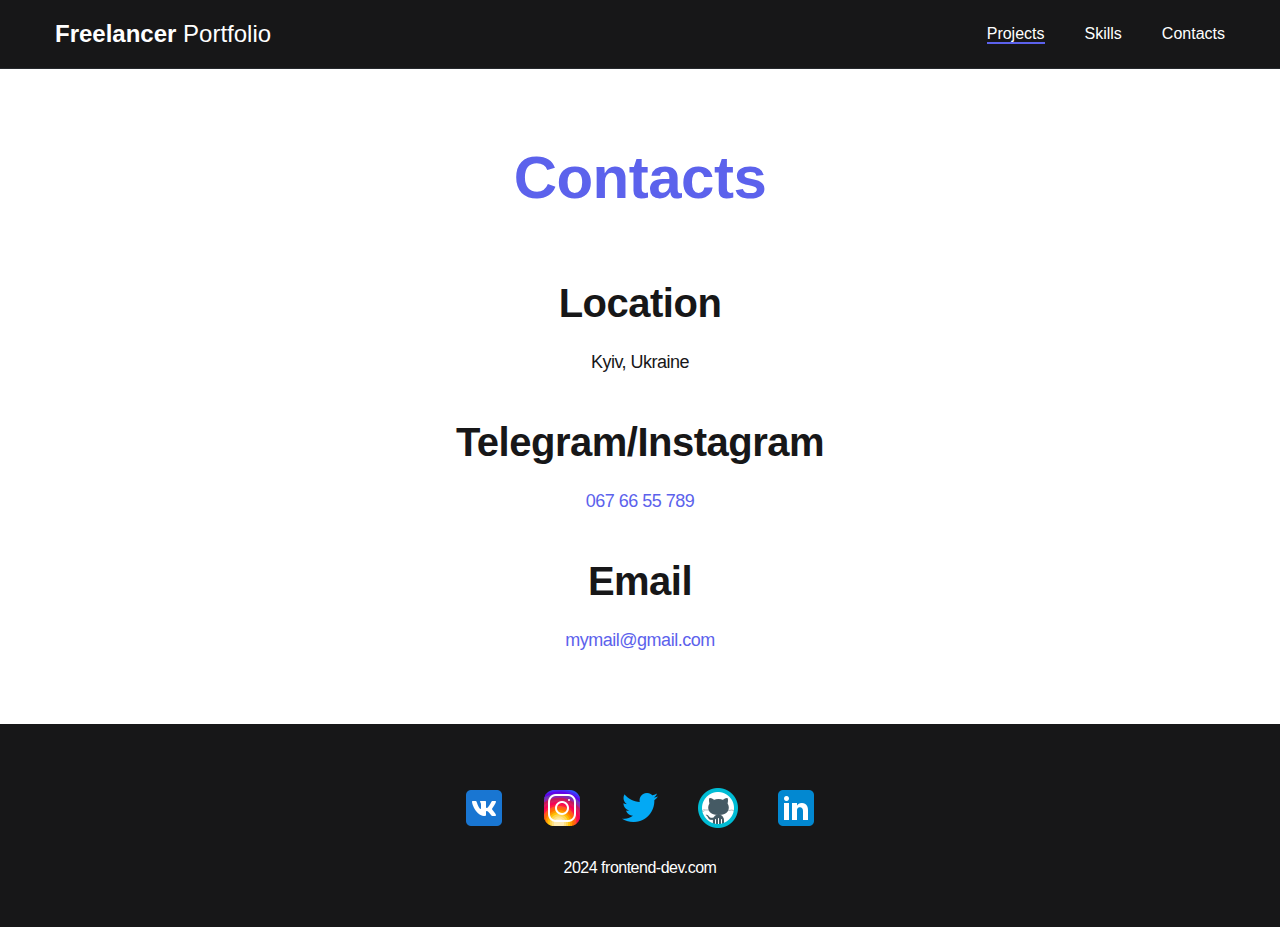
==== contacts.html @ bc8ac39f "creating footer" ====
<!DOCTYPE html>
<html lang="en">

<head>
  <meta charset="UTF-8">
  <meta name="viewport" content="width=device-width, initial-scale=1.0">
  <title>Freelance Portfolio</title>
  <link rel="stylesheet" href="./css/main.css">
</head>

<body>
  <nav class="nav">
    <div class="container">
      <div class="nav-row">
        <a href="./index.html" class="logo"><strong>Freelancer</strong> Portfolio</a>
        <ul class="nav-list">
          <li class="nav-list__item"><a href="./index.html" class="nav-list__link nav-list__link--active">Projects</a>
          </li>
          <li class="nav-list__item"><a href="./skills.html" class="nav-list__link">Skills</a></li>
          <li class="nav-list__item"><a href="./contacts.html" class="nav-list__link">Contacts</a></li>
        </ul>
      </div>
    </div>
  </nav>

  <main class="section">
    <div class="container">
      <h1 class="title-1">Contacts</h1>

      <ul class="content-list">
        <li class="content-list__item">
          <h2 class="title-2">Location</h2>
          <p>Kyiv, Ukraine</p>
        </li>
        <li class="content-list__item">
          <h2 class="title-2">Telegram/Instagram</h2>
          <p><a href="tel:+380676655789">067 66 55 789</a></p>
        </li>
        <li class="content-list__item">
          <h2 class="title-2">Email</h2>
          <p><a href="mailto:mymail@gmail.com">mymail@gmail.com</a></p>
        </li>
      </ul>
    </div>
  </main>

  <footer class="footer">
    <div class="container">
      <div class="footer__wrapper">
        <ul class="social">
          <li class="social__item"><a href="#!"><img src="./img/icons/vk.png" alt="Link"></a></li>
          <li class="social__item"><a href="#!"><img src="./img/icons/instagram.png" alt="Link"></a></li>
          <li class="social__item"><a href="#!"><img src="./img/icons/twitter.png" alt="Link"></a></li>
          <li class="social__item"><a href="#!"><img src="./img/icons/github.png" alt="Link"></a></li>
          <li class="social__item"><a href="#!"><img src="./img/icons/linkedin.png" alt="Link"></a></li>
        </ul>
        <div class="copyright">
          <p>2024 frontend-dev.com</p>
        </div>
      </div>
    </div>
  </footer>
</body>

</html>
---- css/main.css ----
@import "./reset.css";


:root {
  --blackpure: #000;
  --black: #171718;
  --black-border: #26292D;
  --white: #fff;
  --purple: #5C62EC;

  --text-color: var(--black);
  --dark-bg: var(--black);
  --dark-border:var(--black-border);
  --header-text:var(--white);
  --accent:var(--purple);
}

html, body {
  letter-spacing: -0.5px;
  font-family: sans-serif;
  color: var(--text-color);
  display: flex;
  flex-direction: column;
  height: 100%;
}

/* General */

.section {
  padding: 70px 0;
}

.container {
  margin: 0 auto;
  padding: 0 15px;
  max-width: 1200px;
}

.title-1 {
  margin-bottom: 60px;
  font-size: 60px;
  font-weight: 700;
  line-height: 1.3;
  color: var(--accent);
  text-align: center;
}

.title-2 {
  margin-bottom: 20px;
  
  font-size: 40px;
  font-weight: 700;
  line-height: 1.3;
}

/* Nav */

.nav {
  padding: 20px 0;
  border-bottom: 1px solid var(--dark-border);
  background-color: var(--dark-bg);
  color: var(--header-text);
  letter-spacing: normal;
}

.nav-row {
  display: flex;
  justify-content: space-between;
  align-items: center;
  column-gap: 30px;
  row-gap: 20px;
  flex-wrap: wrap;
}

.logo {
  color: var(--header-text);
  font-size: 24px;
}

.logo strong {
  font-weight: 700;
}

.nav-list {
  font-family: sans-serif;
  display: flex;
  align-items: center;
  column-gap: 40px;
  font-size: 16px;
  font-weight: 500;
}

.nav-list__link {
  color: var(--header-text);
  transition: opacity 0.2s ease-in;
}

.nav-list__link:hover {
  opacity: 0.8;
}

.nav-list__link--active {
  position: relative;
}

.nav-list__link--active::before {
  content: "";
  position: absolute;
  left: 0;
  top: 100%;
  display: block;
  height: 2px;
  width: 100%;
  background: var(--accent);
}

/* Header */

.header {
  display: flex;
  justify-content: center;
  align-items: center;

  padding: 40px 0;
  min-height: 695px;

  background-color: var(--dark-bg);
  color: var(--header-text);
  text-align: center;
}

.header__wrapper {
  padding: 0 15px;
  max-width: 660px;
}

.header__title {
  margin-bottom: 20px;
  font-size: 40px;
  font-weight: 700;
  line-height: 1.4;
}

.header__title strong {
  font-size: 60px;
  font-weight: 700;
}

.header__title em {
  font-style: normal;
  color: var(--accent);
}

.header__text {
  margin-bottom: 40px;
  font-size: 18px;
  line-height: 1.333;
}

.header-text p + p {
  margin-top: 0.5em;
}

.btn {
  display: inline-block;
  height: 48px;

  padding: 12px 28px;
  border-radius: 5px;
  background-color: var(--accent);
  color: var(--white);
  letter-spacing: 0.15px;
  font-size: 16px;
  font-weight: 500;
  transition: opacity 0.2s ease-in;
}

.btn:hover {
  opacity: 0.8;
}

.btn:active {
  position: relative;
  top: 1px;
}

.btn-outline {
  display: flex;
  column-gap: 10px;
  align-items: center;

  height: 48px;
  padding: 12px 20px;
  border-radius: 5px;
  border: 1px solid var(--blackpure);
  color: var(--blackpure);

  transition: opacity 0.2s ease-in;
}

.btm-outline:hover {
  opacity: 0.8;
}

.btn-outline:active {
  position: relative;
  top: 1px;
}

/* Projects */

.projects {
  display: flex;
  flex-wrap: wrap;
  column-gap: 30px;
  row-gap: 30px;
}

.project {
  max-width: 370px;
  background-color: var(--white);
  box-shadow: 0px 5px 35px rgba(0, 0, 0, 0.25);
  border-radius: 10px;
}

.project__img {
  border-radius: 10px;
}

.project__title {
  padding: 15px 20px 25px;
  font-weight: 700;
  font-size: 24px;
  line-height: 1.3;
  color: var(--text-color);
}

/* Project details */

.project-details {
  margin: 0 auto;
  max-width: 865px;

  display: flex;
  flex-direction: column;
  align-items: center;
  text-align: center;
}

.project-details__cover {
  max-width: 100%;
  margin-bottom: 40px;

  box-shadow: 0px 5px 35px rgba(0, 0, 0, 0.25);
  border-radius: 10px;
}

.project-details__desc {
  margin-bottom: 30px;
  font-size: 24px;
  font-weight: 700;
  line-height: 1.3;
}

/* Content List */

.content-list {
  margin: 0 auto;
  max-width: 570px;
  display: flex;
  flex-direction: column;
  align-items: center;
  text-align: center;
  row-gap: 40px;
}

.content-list a {
  color: var(--accent);
}

.content-list__item {
  font-size: 18px;
  line-height: 1.5;
}

.content-list__item p + p {
  margin-top: 0.5em;
}

/* Footer */

.footer {
  margin-top: auto;
  padding: 60px 0 50px;
  background-color: var(--dark-bg);
  color: var(--header-text);
}

.footer__wrapper {
  display: flex;
  flex-direction: column;
  align-items: center;
  row-gap: 27px;
}

.social {
  display: flex;
  column-gap: 30px;
  align-items: center;
}

.copyright {
  font-size: 16px;
}

.copyright p + p {
  margin-top: 0.5em;
}
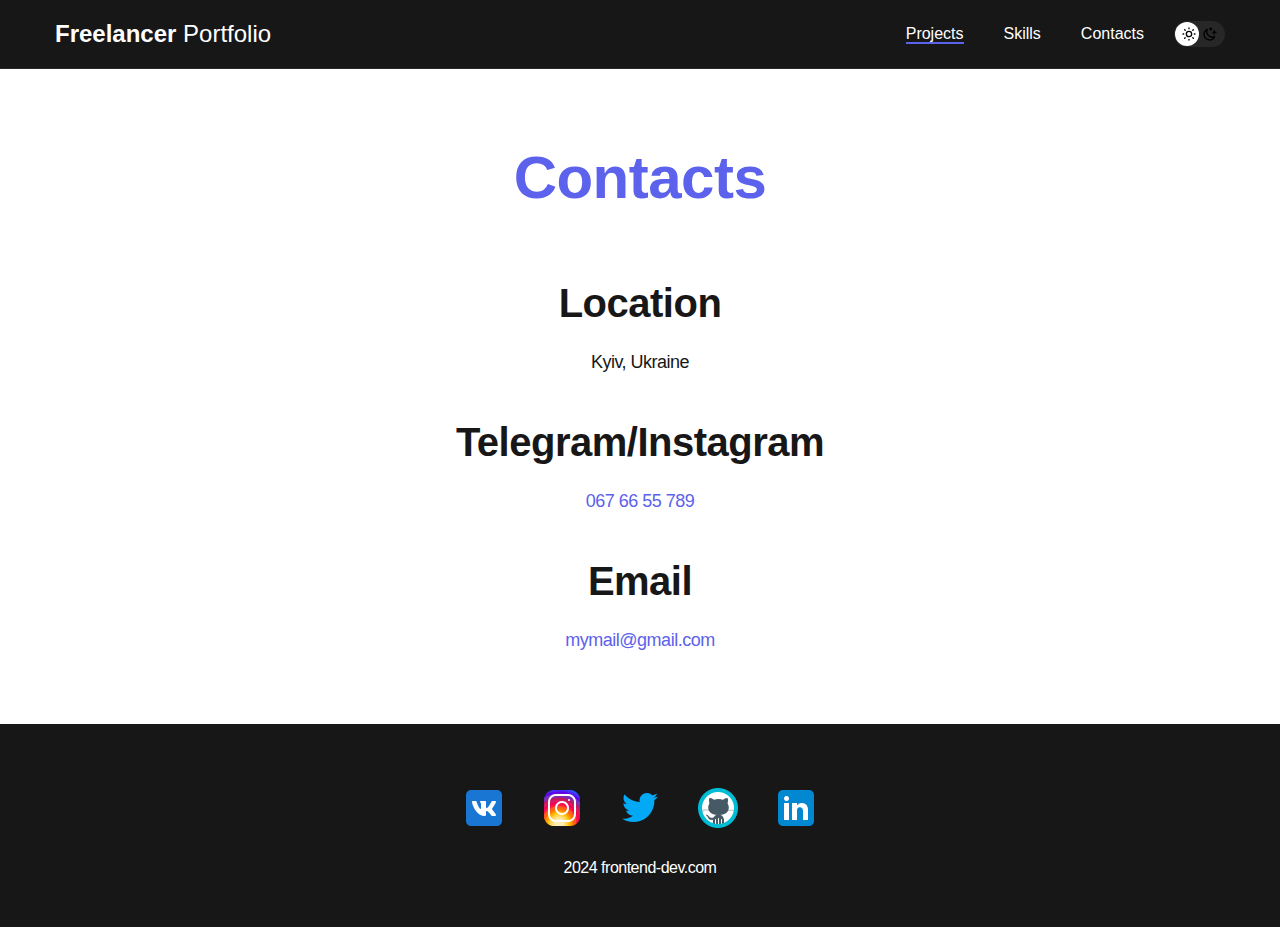
==== commit 49c82737: "added dark mode" ====
--- a/contacts.html
+++ b/contacts.html
@@ -13,6 +13,12 @@
     <div class="container">
       <div class="nav-row">
         <a href="./index.html" class="logo"><strong>Freelancer</strong> Portfolio</a>
+
+        <button class="dark-mode-btn">
+          <img src="./img/icons/sun.svg" class="dark-mode-btn__icon" width="20px" alt="Light mode">
+          <img src="./img/icons/moon.svg" class="dark-mode-btn__icon" width="20px" alt="Dark mode">
+        </button>
+
         <ul class="nav-list">
           <li class="nav-list__item"><a href="./index.html" class="nav-list__link nav-list__link--active">Projects</a>
           </li>
@@ -60,6 +66,7 @@
       </div>
     </div>
   </footer>
+  <script src="./js/main.js"></script>
 </body>
 
 </html>--- a/css/main.css
+++ b/css/main.css
@@ -65,7 +65,7 @@
 
 .nav-row {
   display: flex;
-  justify-content: space-between;
+  justify-content: flex-end;
   align-items: center;
   column-gap: 30px;
   row-gap: 20px;
@@ -73,8 +73,10 @@
 }
 
 .logo {
+  margin-right: auto;
   color: var(--header-text);
   font-size: 24px;
+  font-family: sans-serif;
 }
 
 .logo strong {
@@ -84,8 +86,10 @@
 .nav-list {
   font-family: sans-serif;
   display: flex;
+  flex-wrap: wrap;
   align-items: center;
   column-gap: 40px;
+  row-gap: 10px;
   font-size: 16px;
   font-weight: 500;
 }
@@ -114,6 +118,42 @@
   background: var(--accent);
 }
 
+/* Dark mode button */
+
+.dark-mode-btn {
+  position: relative;
+  display: flex;
+  justify-content: space-between;
+  width: 51px;
+  height: 26px;
+  padding: 5px;
+  border-radius: 50px;
+  background-color: #272727;
+  order: 3;
+}
+
+.dark-mode-btn::before {
+  content: "";
+  position: absolute;
+  top: 1px;
+  left: 1px;
+  display: block;
+  width: 24px;
+  height: 24px;
+  border-radius: 50%;
+  background-color: var(--white);
+  transition: left 0.2s ease-in;
+}
+
+.dark-mode-btn--active::before {
+  left: 26px;
+}
+
+.dark-mode-btn__icon {
+  position: relative;
+  z-index: 9;
+}
+
 /* Header */
 
 .header {
@@ -211,6 +251,7 @@
 
 .projects {
   display: flex;
+  justify-content: center;
   flex-wrap: wrap;
   column-gap: 30px;
   row-gap: 30px;
@@ -315,4 +356,58 @@
 
 .copyright p + p {
   margin-top: 0.5em;
+}
+
+@media (max-width: 620px) {
+  .header {
+    min-height: unset;
+  }
+  .header__title {
+    font-size: 30px;
+  }
+  .header__title strong {
+    font-size: 40px;
+  }
+  .nav-row {
+    justify-content: space-between;
+  }
+  .dark-mode-btn {
+    order: 0;
+  }
+  .section {
+    padding: 40px 0;
+  }
+  .title-1 {
+    margin-bottom: 30px;
+    font-size: 40px;
+  }
+  .title-2 {
+    margin-bottom: 10px;
+    font-size: 30px;
+  }
+  .project__title {
+    font-size: 22px;
+  }
+  .project-detail__desc {
+    margin-bottom: 20px;
+    font-size: 22px;
+  }
+  .footer {
+    padding: 40px 0 30px;
+  }
+  .footer__wrapper {
+    row-gap: 20px;
+  }
+  .social {
+    column-gap: 20px;
+  }
+  .social__item {
+    width: 28px;
+  }
+  .content-list {
+    row-gap: 20px;
+  }
+  .content-list__item {
+    font-size: 16px;
+  }
 }